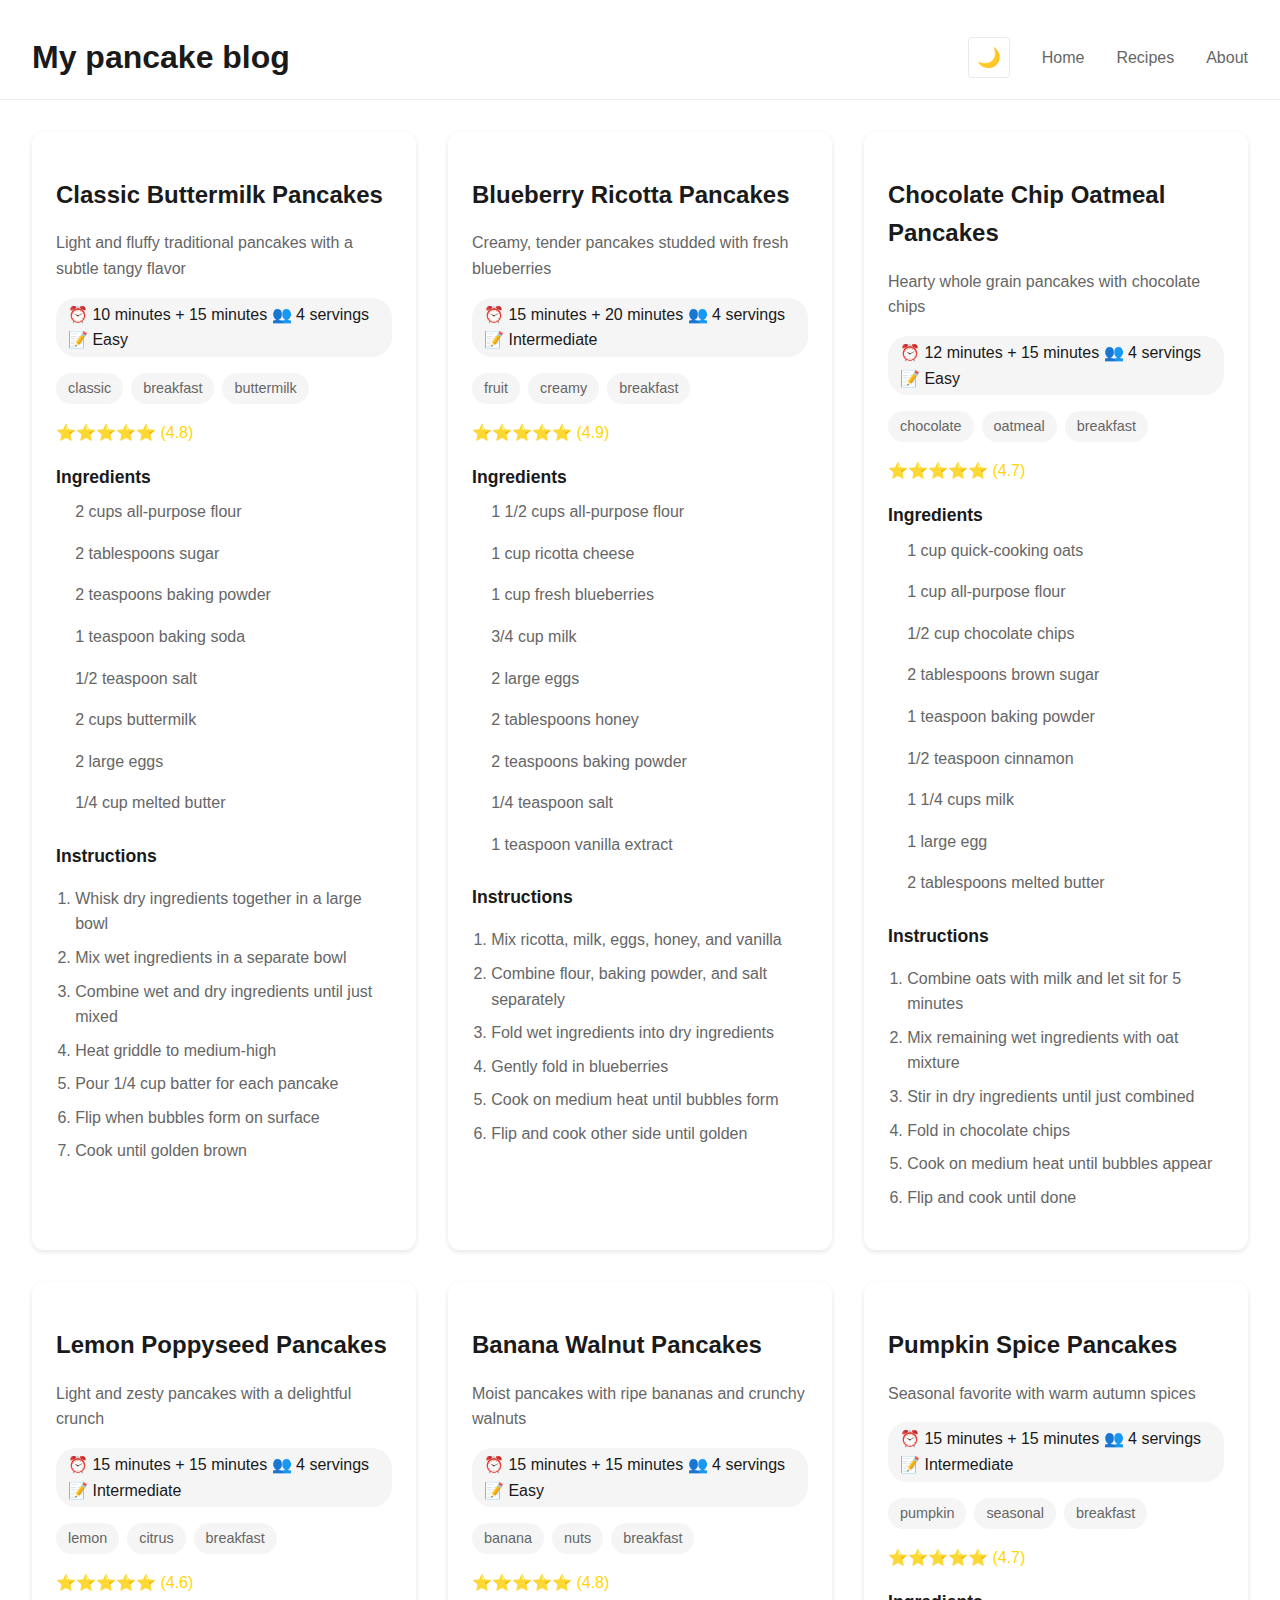
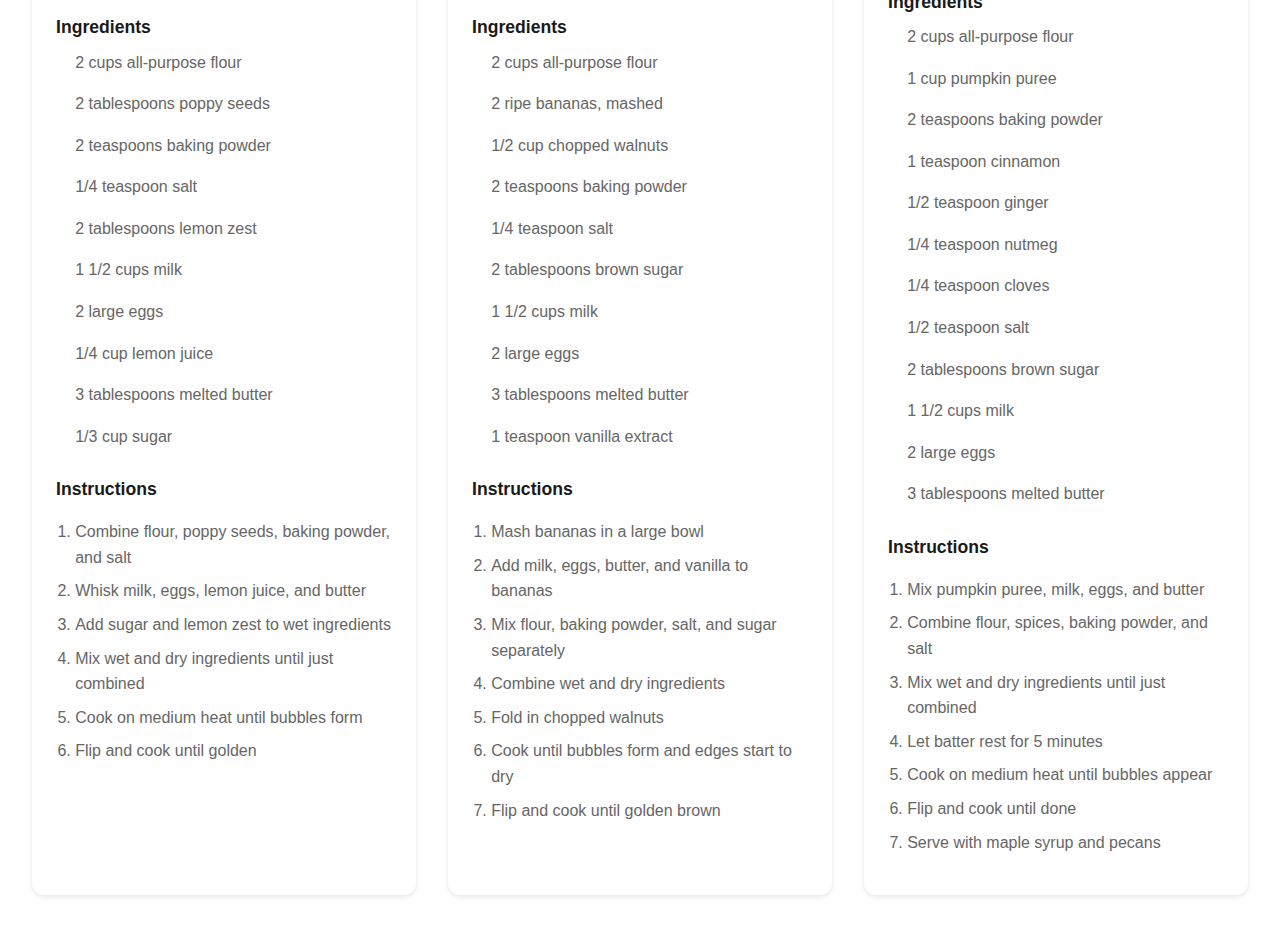
==== recipes.html @ 1fec5c62 "feat: added recipes page" ====
<!doctype html>
<html lang="en">
  <head>
    <meta charset="UTF-8" />
    <meta name="viewport" content="width=device-width, initial-scale=1.0" />
    <title>Pancake Recipes</title>
    <link rel="stylesheet" href="style.css" />
  </head>
  <body>
    <header>
      <h1 class="header-title">My pancake blog</h1>
      <div class="header-controls">
        <button class="theme-toggle">🌙</button>
        <svg
          class="hamburger-menu"
          width="24"
          height="24"
          viewBox="0 0 24 24"
          fill="none"
          stroke="currentColor"
          stroke-width="2"
          stroke-linecap="round"
          stroke-linejoin="round"
        >
          <line x1="3" y1="12" x2="21" y2="12"></line>
          <line x1="3" y1="6" x2="21" y2="6"></line>
          <line x1="3" y1="18" x2="21" y2="18"></line>
        </svg>
      </div>
      <nav id="nav-menu">
        <ul>
          <li class="nav-link">Home</li>
          <li class="nav-link">Recipes</li>
          <li class="nav-link">About</li>
        </ul>
      </nav>
    </header>

    <main class="recipes-page">
      <div id="recipes-container"></div>
    </main>
    <script src="index.js"></script>
  </body>
</html>
---- style.css ----
:root {
  /* Light theme variables */
  --bg-primary: #ffffff;
  --bg-secondary: #f8f9fa;
  --text-primary: #1a1a1a;
  --text-secondary: #666666;
  --border-color: #eaeaea;
  --accent-color: #ff6b6b;
  --accent-hover: #ff5252;
  --card-bg: #ffffff;
  --card-shadow: 0 2px 8px rgba(0, 0, 0, 0.1);
  --hero-overlay: rgba(255, 248, 240, 0.3);
  --hero-gradient: linear-gradient(
    to bottom,
    rgba(255, 248, 240, 0.3) 0%,
    rgba(255, 245, 235, 0.8) 100%
  );
}

[data-theme="dark"] {
  --bg-primary: #1a1a1a;
  --bg-secondary: #2d2d2d;
  --text-primary: #ffffff;
  --text-secondary: #a0a0a0;
  --border-color: #404040;
  --accent-color: #ff6b6b;
  --accent-hover: #ff5252;
  --card-bg: #2d2d2d;
  --card-shadow: 0 2px 8px rgba(0, 0, 0, 0.3);
  --hero-overlay: rgba(0, 0, 0, 0.5);
  --hero-gradient: linear-gradient(
    to bottom,
    rgba(0, 0, 0, 0.5) 0%,
    rgba(0, 0, 0, 0.8) 100%
  );
}

body {
  font-family: "Open Sans", sans-serif;
  font-size: 16px;
  line-height: 1.6;
  margin: 0;
  padding: 0;
  background-color: var(--bg-primary);
  color: var(--text-primary);
  transition:
    background-color 0.3s ease,
    color 0.3s ease;
}

/* NAVIGATION BAR */

/* NAVIGATION BAR */
header {
  display: flex;
  align-items: center;
  max-width: 1400px;
  margin: 0 auto;
  margin-top: 1rem;
  padding: 1rem 2rem;
  border-bottom: 1px solid var(--border-color);
  position: relative;
}

.header-title {
  font-size: 2rem;
  padding: 0;
  margin: 0;
  color: var(--text-primary);
  margin-right: auto;
}

.header-controls {
  display: flex;
  align-items: center;
  gap: 1rem;
}

ul {
  list-style-type: none;
  display: flex;
  gap: 2rem;
  margin: 0;
  padding: 0;
}

.nav-link {
  cursor: pointer;
  color: var(--text-secondary);
  text-decoration: none;
  position: relative;
  transition: color 0.3s ease;
}

.nav-link::after {
  content: "";
  position: absolute;
  bottom: -4px;
  left: 0;
  width: 0;
  height: 1px;
  background-color: var(--accent-color);
  transition: width 0.3s ease;
}

.nav-link:hover {
  color: var(--accent-color);
}

.nav-link:hover::after {
  width: 100%;
}

.hamburger-menu {
  display: none;
  cursor: pointer;
  transition: stroke 0.3s ease;
  stroke: var(--text-primary);
}

.hamburger-menu:hover {
  stroke: var(--text-secondary);
}

/* Theme toggle button */
.theme-toggle {
  background: transparent;
  border: 1px solid var(--border-color);
  color: var(--text-primary);
  font-size: 1.2rem;
  cursor: pointer;
  padding: 0.5rem;
  border-radius: 4px;
  transition: all 0.3s ease;
  margin-right: 2rem;
}

.theme-toggle:hover {
  transform: scale(1.1);
  background-color: var(--bg-secondary);
  border-color: var(--text-secondary);
}

/* Mobile Navigation */
@media screen and (max-width: 768px) {
  .hamburger-menu {
    display: block;
  }

  .theme-toggle {
    margin-right: 0;
  }

  #nav-menu {
    display: none;
    position: absolute;
    top: 100%;
    right: 2rem;
    background: var(--bg-primary);
    padding: 1rem;
    box-shadow: var(--card-shadow);
    border-radius: 4px;
    transition: opacity 0.3s ease;
    opacity: 0;
    border: 1px solid var(--border-color);
    z-index: 1000;
    margin-right: 2rem;
  }

  #nav-menu.active {
    display: block;
    opacity: 1;
  }

  ul {
    flex-direction: column;
    gap: 1rem;
  }

  .nav-link {
    display: block;
    padding: 0.5rem 2rem;
    opacity: 0;
    transform: translateY(-8px) scale(0.95);
    animation: fadeInLinks 0.5s cubic-bezier(0.34, 1.56, 0.64, 1) forwards;
  }

  .nav-link:nth-child(1) {
    animation-delay: 0.15s;
  }
  .nav-link:nth-child(2) {
    animation-delay: 0.2s;
  }
  .nav-link:nth-child(3) {
    animation-delay: 0.25s;
  }

  @keyframes fadeInLinks {
    0% {
      opacity: 0;
      transform: translateY(-8px) scale(0.95);
    }
    60% {
      opacity: 0.8;
      transform: translateY(2px) scale(1.01);
    }
    100% {
      opacity: 1;
      transform: translateY(0) scale(1);
    }
  }
}

/* HERO SECTION */
.hero {
  position: relative;
  height: 70vh;
  display: flex;
  align-items: center;
  justify-content: center;
  text-align: center;
  padding: 2rem;
  overflow: hidden;
  max-width: 1400px;
  margin: 2rem auto;
  border-radius: 24px;
}

.hero::before {
  content: "";
  position: absolute;
  top: 0;
  left: 0;
  right: 0;
  bottom: 0;
  background-image: url("assets/pancake.jpg");
  background-size: cover;
  background-position: center;
  background-repeat: no-repeat;
  filter: blur(4px);
  z-index: -2;
}

.hero::after {
  content: "";
  position: absolute;
  top: 0;
  left: 0;
  right: 0;
  bottom: 0;
  background: var(--hero-gradient);
  z-index: -1;
}

.hero-content {
  max-width: 800px;
  margin: 0 auto;
  padding: 3rem;
}

.hero-title {
  font-size: 4rem;
  margin-bottom: 1.5rem;
  line-height: 1.2;
  font-weight: 700;
  color: var(--text-primary);
}

.hero-subtitle {
  font-size: 1.5rem;
  margin-bottom: 2rem;
  line-height: 1.6;
  color: var(--text-primary);
  font-weight: 500;
}

.hero-button {
  display: inline-block;
  padding: 1rem 2.5rem;
  background-color: var(--text-primary);
  color: var(--bg-primary);
  text-decoration: none;
  border-radius: 50px;
  font-weight: 600;
  transition: all 0.3s ease;
  box-shadow: var(--card-shadow);
}

.hero-button:hover {
  transform: translateY(-2px);
  background-color: var(--text-secondary);
  box-shadow: 0 4px 12px rgba(0, 0, 0, 0.2);
}

/* FOOTER */
.footer {
  background-color: var(--bg-primary);
  border-top: 1px solid var(--border-color);
  padding: 2rem;
  margin-top: 4rem;
}

.footer-content {
  max-width: 1400px;
  margin: 0 auto;
  display: flex;
  justify-content: space-between;
  align-items: center;
  gap: 2rem;
}

.copyright {
  color: var(--text-secondary);
  font-size: 0.9rem;
}

.footer-nav {
  display: flex;
  gap: 2rem;
}

.footer-link {
  color: var(--text-secondary);
  text-decoration: none;
  font-size: 0.9rem;
  transition: color 0.3s ease;
  position: relative;
}

.footer-link::after {
  content: "";
  position: absolute;
  bottom: -4px;
  left: 0;
  width: 0;
  height: 1px;
  background-color: var(--text-primary);
  transition: width 0.3s ease;
}

.footer-link:hover {
  color: var(--text-primary);
}

.footer-link:hover::after {
  width: 100%;
}

/* Responsive Design */
@media screen and (max-width: 1440px) {
  .hero {
    margin: 2rem;
  }
}

@media screen and (max-width: 768px) {
  .hero {
    height: 60vh;
    padding: 1rem;
    margin: 1rem;
  }

  .hero-content {
    padding: 2rem 1rem;
  }

  .hero-title {
    font-size: 2.5rem;
  }

  .hero-subtitle {
    font-size: 1.2rem;
  }

  .footer-content {
    flex-direction: column;
    text-align: center;
    gap: 1rem;
  }

  .footer-nav {
    gap: 1.5rem;
  }
}

/* Recipes Page */
.recipes-page {
  max-width: 1400px;
  margin: 2rem auto;
  padding: 0 2rem;
}

#recipes-container {
  display: grid;
  grid-template-columns: repeat(3, minmax(0, 1fr));
  gap: 2rem;
}

.recipe-card {
  background: white;
  border-radius: 12px;
  padding: 1.5rem;
  box-shadow: 0 2px 5px rgba(0, 0, 0, 0.1);
  transition: transform 0.3s ease;
}

.recipe-card:hover {
  transform: translateY(-5px);
}

.recipe-title {
  font-size: 1.5rem;
  color: #1a1a1a;
  margin-bottom: 1rem;
}

.recipe-description {
  color: #666;
  margin-bottom: 1rem;
}

.recipe-meta {
  display: flex;
  flex-wrap: wrap;
  gap: 0.5rem;
  color: #666;
  font-size: 0.9rem;
  margin-bottom: 1rem;
}

.recipe-info {
  padding: 0.25rem 0.75rem;
  background: #f5f5f5;
  border-radius: 20px;
}

.recipe-ingredients ul {
  display: flex;
  flex-direction: column;
  gap: 0.5rem;
}

.recipe-ingredients,
.recipe-instructions {
  margin-top: 1rem;
}

.recipe-ingredients h3,
.recipe-instructions h3 {
  color: #1a1a1a;
  font-size: 1.1rem;
  margin-bottom: 0.5rem;
}

.recipe-ingredients ul {
  list-style-position: outside;
  padding-left: 1.2rem;
  margin-bottom: 1rem;
}

.recipe-instructions ol {
  list-style-position: outside;
  padding-left: 1.2rem;
}

.recipe-ingredients li,
.recipe-instructions li {
  color: #666;
  margin-bottom: 0.5rem;
}

.recipe-tags {
  display: flex;
  flex-wrap: wrap;
  gap: 0.5rem;
  margin: 1rem 0;
}

.recipe-tag {
  background: #f5f5f5;
  padding: 0.25rem 0.75rem;
  border-radius: 20px;
  font-size: 0.9rem;
  color: #666;
}

.recipe-rating {
  color: #ffd700;
}

@media (max-width: 1200px) {
  #recipes-container {
    grid-template-columns: repeat(2, 1fr);
  }
}

@media (max-width: 768px) {
  .recipes-page {
    padding: 0 1rem;
  }

  #recipes-container {
    grid-template-columns: 1fr;
  }
}
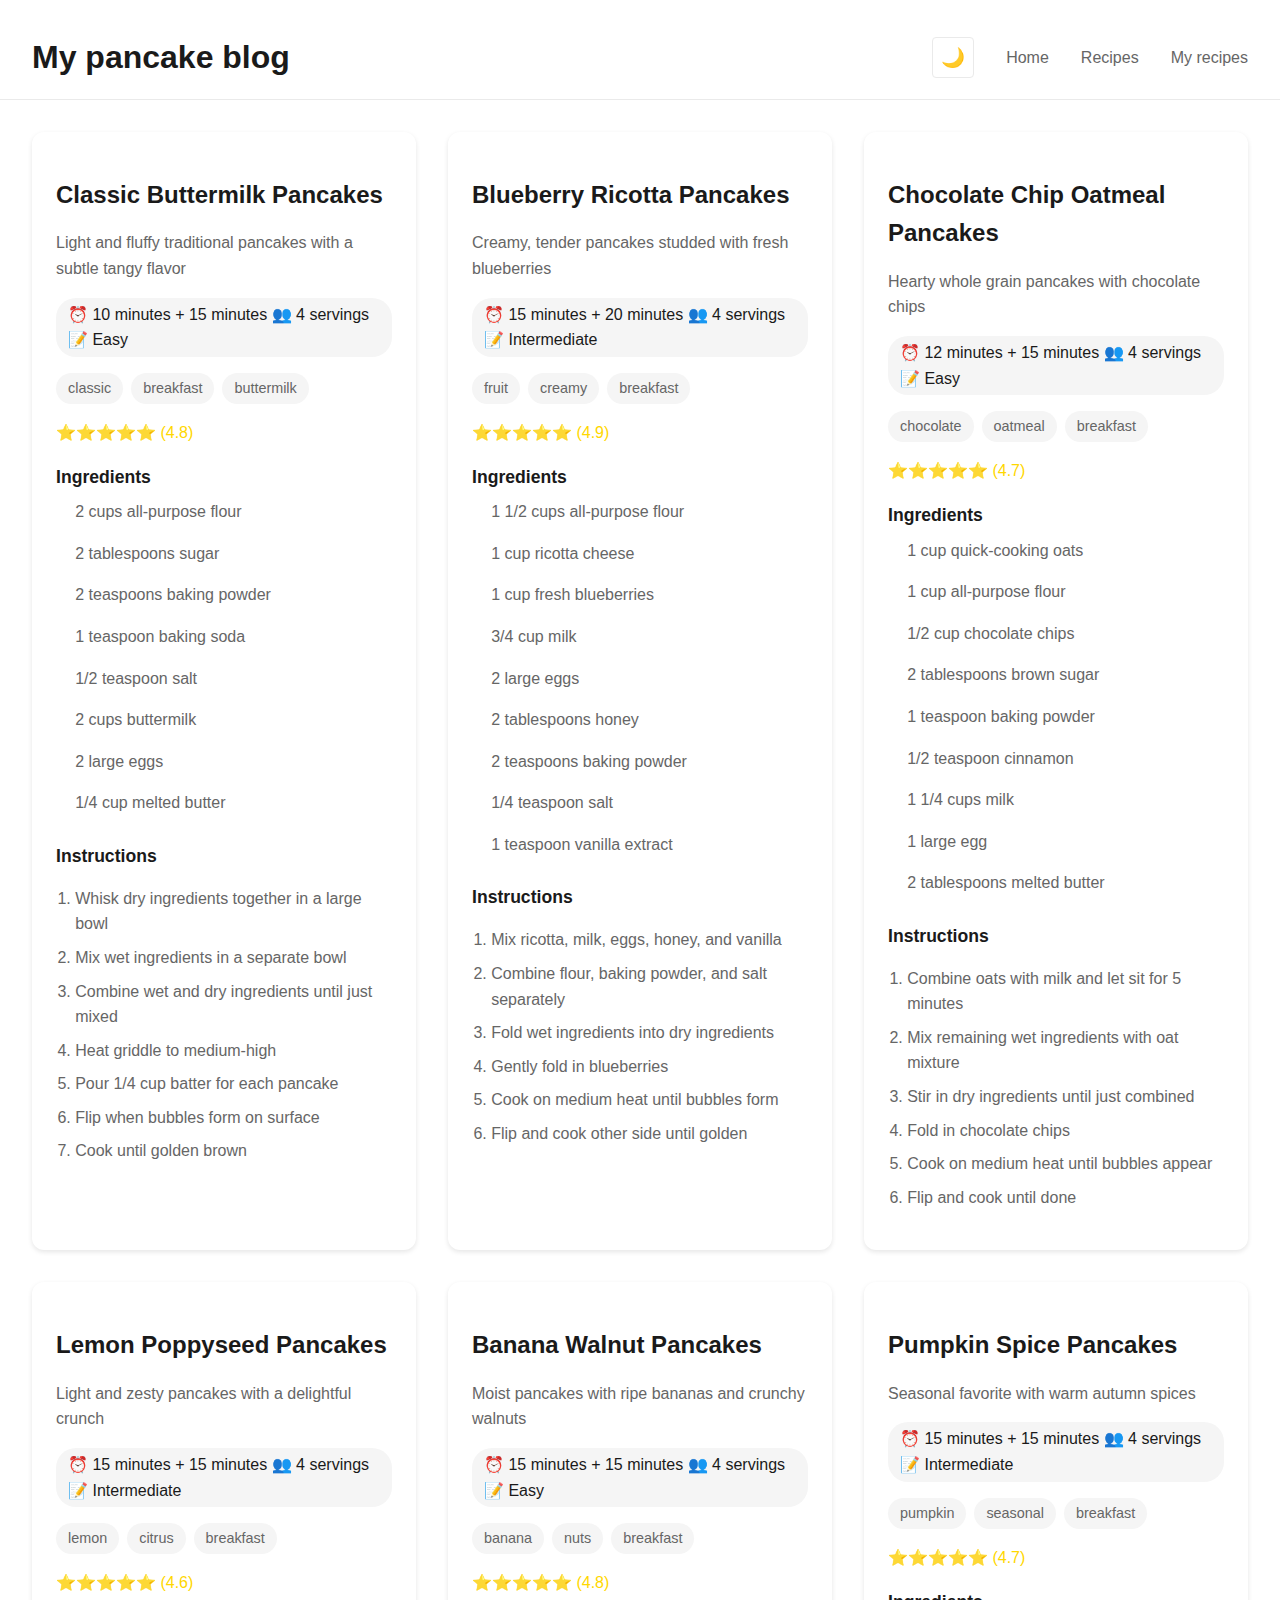
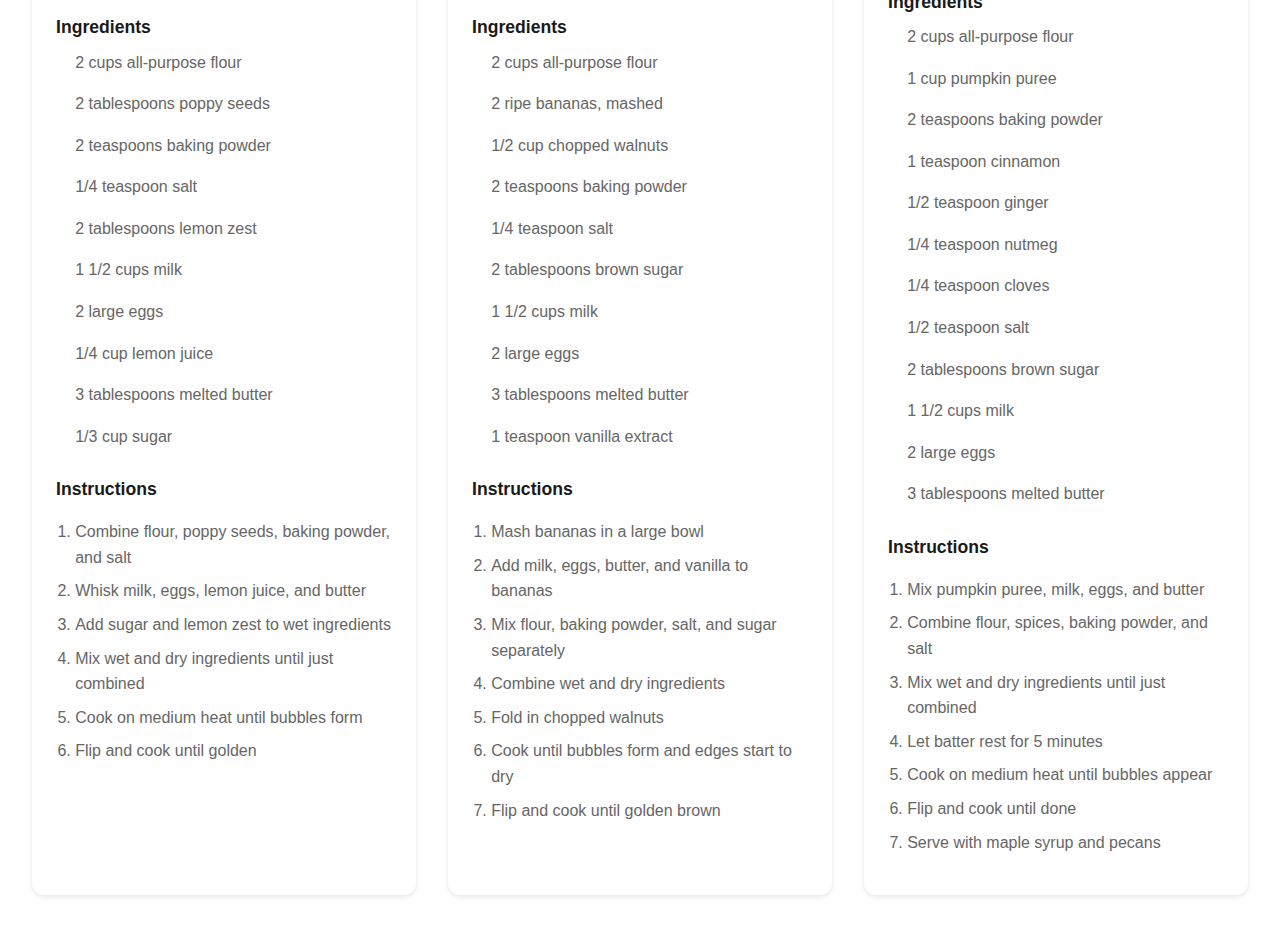
==== commit daea5243: "feat: moved recipes js to its own file" ====
--- a/recipes.html
+++ b/recipes.html
@@ -29,9 +29,15 @@
       </div>
       <nav id="nav-menu">
         <ul>
-          <li class="nav-link">Home</li>
-          <li class="nav-link">Recipes</li>
-          <li class="nav-link">About</li>
+          <li>
+            <a href="/" class="nav-link"> Home </a>
+          </li>
+          <li>
+            <a href="/recipes.html" class="nav-link"> Recipes </a>
+          </li>
+          <li>
+            <a href="/my-recipes.html" class="nav-link"> My recipes </a>
+          </li>
         </ul>
       </nav>
     </header>
@@ -40,5 +46,6 @@
       <div id="recipes-container"></div>
     </main>
     <script src="index.js"></script>
+    <script src="recipes.js"></script>
   </body>
 </html>
